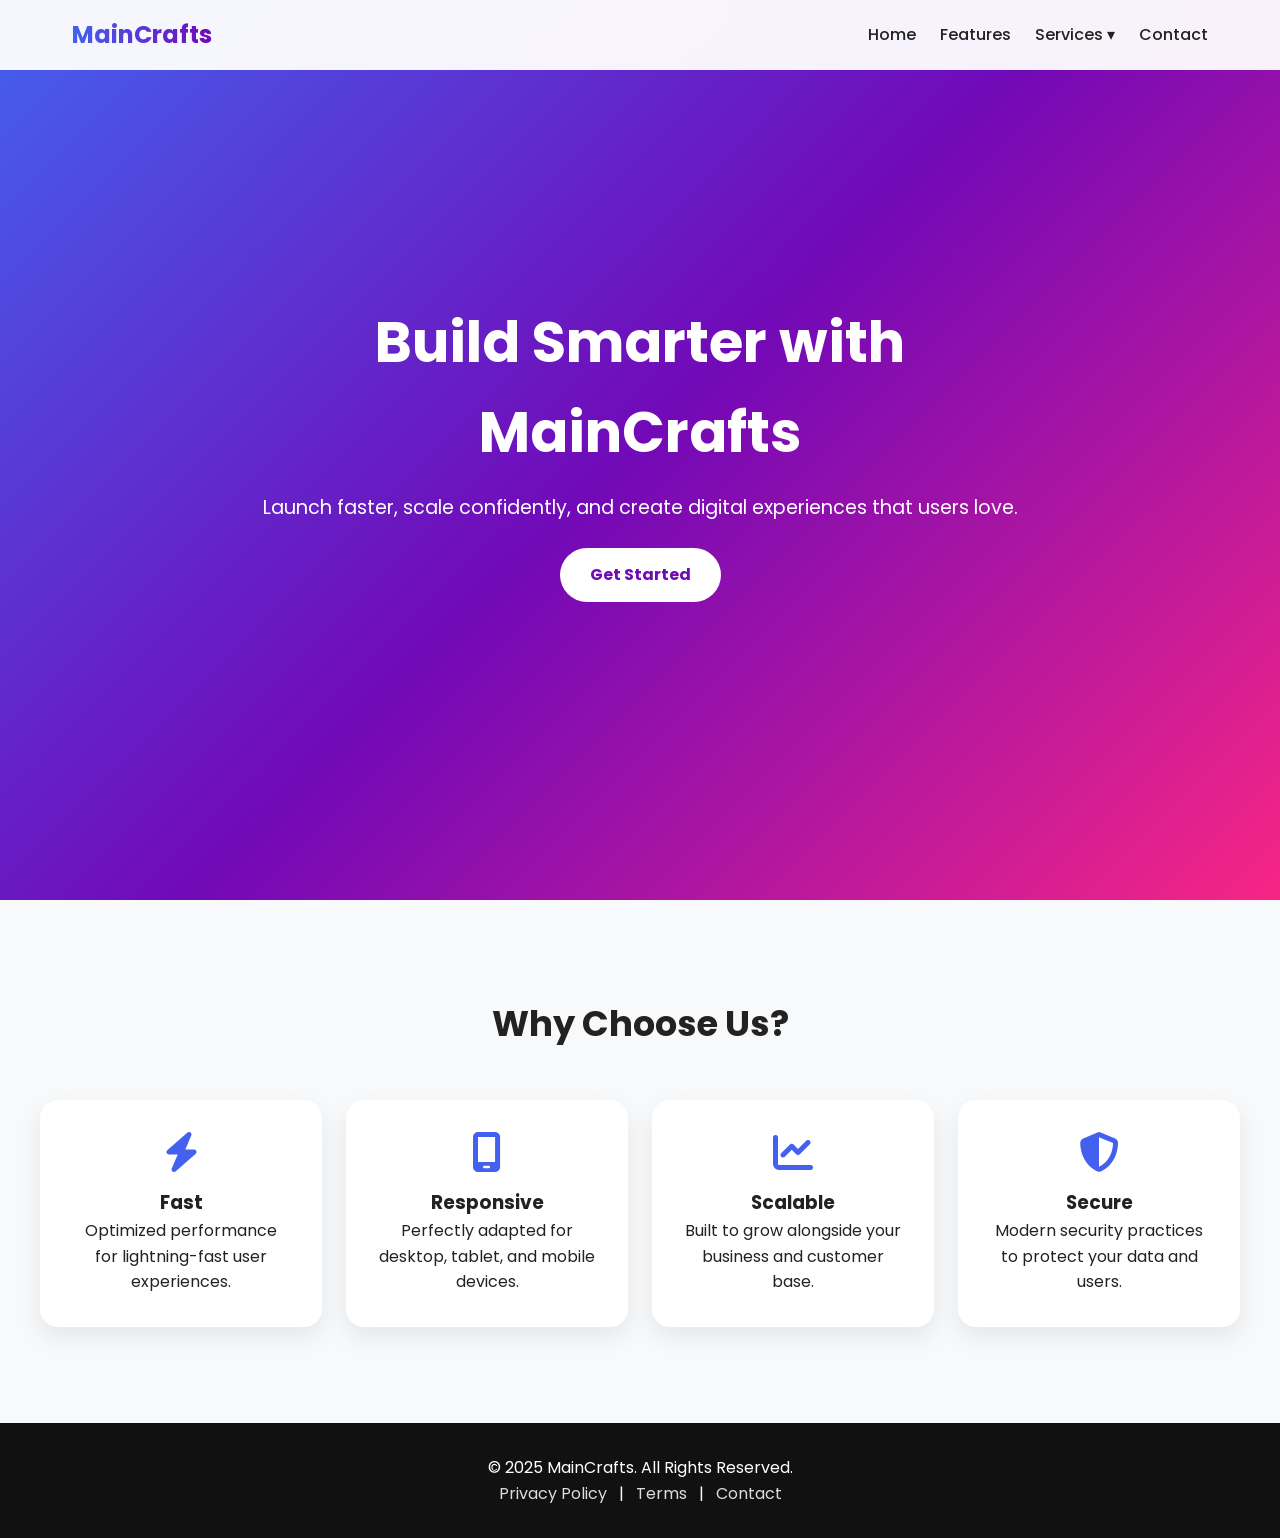
==== index.html @ cd6f4a7d "Add files via upload" ====
<!DOCTYPE html>
<html lang="en">
<head>
<meta charset="UTF-8">
<meta name="viewport" content="width=device-width, initial-scale=1.0">
<title>MainCrafts - Build Smarter</title>
<link rel="preconnect" href="https://fonts.googleapis.com">
<link rel="preconnect" href="https://fonts.gstatic.com" crossorigin>
<link href="https://fonts.googleapis.com/css2?family=Poppins:wght@300;400;600;700&display=swap" rel="stylesheet">
<link rel="stylesheet" href="https://cdnjs.cloudflare.com/ajax/libs/font-awesome/6.5.2/css/all.min.css">
<style>
*{margin:0;padding:0;box-sizing:border-box}
body{font-family:'Poppins',sans-serif;line-height:1.6;color:#222}
header{position:fixed;top:0;width:100%;background:rgba(255,255,255,.95);backdrop-filter:blur(8px);z-index:1000}
.navbar{max-width:1200px;margin:auto;display:flex;justify-content:space-between;align-items:center;padding:1rem 2rem}
.logo{font-size:1.5rem;font-weight:700;background:linear-gradient(90deg,#4361ee,#7209b7);-webkit-background-clip:text;color:transparent}
.nav-links{display:flex;list-style:none;gap:1.5rem}
.nav-links a{text-decoration:none;color:#222;font-weight:500}
.dropdown{position:relative}
.dropdown-menu{display:none;position:absolute;top:100%;left:0;background:#fff;min-width:180px;border-radius:10px;box-shadow:0 10px 20px rgba(0,0,0,.1)}
.dropdown-menu a{display:block;padding:.8rem 1rem}
.dropdown:hover .dropdown-menu{display:block}
.hero{min-height:100vh;display:flex;align-items:center;justify-content:center;text-align:center;padding:2rem;background:linear-gradient(135deg,#4361ee,#7209b7,#f72585);color:white}
.hero-content{max-width:800px}
.hero h1{font-size:3.5rem;margin-bottom:1rem}
.hero p{font-size:1.2rem;margin-bottom:1.5rem}
.btn{display:inline-block;padding:14px 30px;background:white;color:#7209b7;text-decoration:none;border-radius:30px;font-weight:700;transition:.3s}
.btn:hover{transform:translateY(-3px)}
.features{padding:6rem 2rem;background:#f8f9fa}
.section-title{text-align:center;margin-bottom:3rem;font-size:2.2rem}
.grid{max-width:1200px;margin:auto;display:grid;grid-template-columns:repeat(auto-fit,minmax(250px,1fr));gap:1.5rem}
.card{background:white;padding:2rem;border-radius:18px;text-align:center;box-shadow:0 10px 25px rgba(0,0,0,.08);transition:.3s}
.card:hover{transform:translateY(-8px)}
.card i{font-size:2.5rem;margin-bottom:1rem;color:#4361ee}
footer{background:#111;color:white;text-align:center;padding:2rem}
footer a{color:#ddd;text-decoration:none;margin:0 .5rem}
.menu-toggle{display:none}
@media(max-width:768px){
.menu-toggle{display:block;font-size:1.5rem;cursor:pointer}
.nav-links{display:none;position:absolute;top:70px;left:0;width:100%;background:white;flex-direction:column;padding:1rem}
.nav-links.active{display:flex}
.hero h1{font-size:2.4rem}
}
</style>
</head>
<body>
<header>
<nav class="navbar">
<div class="logo">MainCrafts</div>
<div class="menu-toggle" onclick="toggleMenu()">☰</div>
<ul class="nav-links" id="navLinks">
<li><a href="#home">Home</a></li>
<li><a href="#features">Features</a></li>
<li class="dropdown">
<a href="#">Services ▾</a>
<div class="dropdown-menu">
<a href="#">Web Design</a>
<a href="#">App Development</a>
<a href="#">Cloud Solutions</a>
</div>
</li>
<li><a href="#contact">Contact</a></li>
</ul>
</nav>
</header>

<section class="hero" id="home">
<div class="hero-content">
<h1>Build Smarter with MainCrafts</h1>
<p>Launch faster, scale confidently, and create digital experiences that users love.</p>
<a href="#features" class="btn">Get Started</a>
</div>
</section>

<section class="features" id="features">
<h2 class="section-title">Why Choose Us?</h2>
<div class="grid">
<div class="card">
<i class="fas fa-bolt"></i>
<h3>Fast</h3>
<p>Optimized performance for lightning-fast user experiences.</p>
</div>
<div class="card">
<i class="fas fa-mobile-screen"></i>
<h3>Responsive</h3>
<p>Perfectly adapted for desktop, tablet, and mobile devices.</p>
</div>
<div class="card">
<i class="fas fa-chart-line"></i>
<h3>Scalable</h3>
<p>Built to grow alongside your business and customer base.</p>
</div>
<div class="card">
<i class="fas fa-shield-halved"></i>
<h3>Secure</h3>
<p>Modern security practices to protect your data and users.</p>
</div>
</div>
</section>

<footer id="contact">
<p>© 2025 MainCrafts. All Rights Reserved.</p>
<p><a href="#">Privacy Policy</a> | <a href="#">Terms</a> | <a href="#">Contact</a></p>
</footer>

<script>
function toggleMenu(){
document.getElementById('navLinks').classList.toggle('active');
}
</script>
</body>
</html>
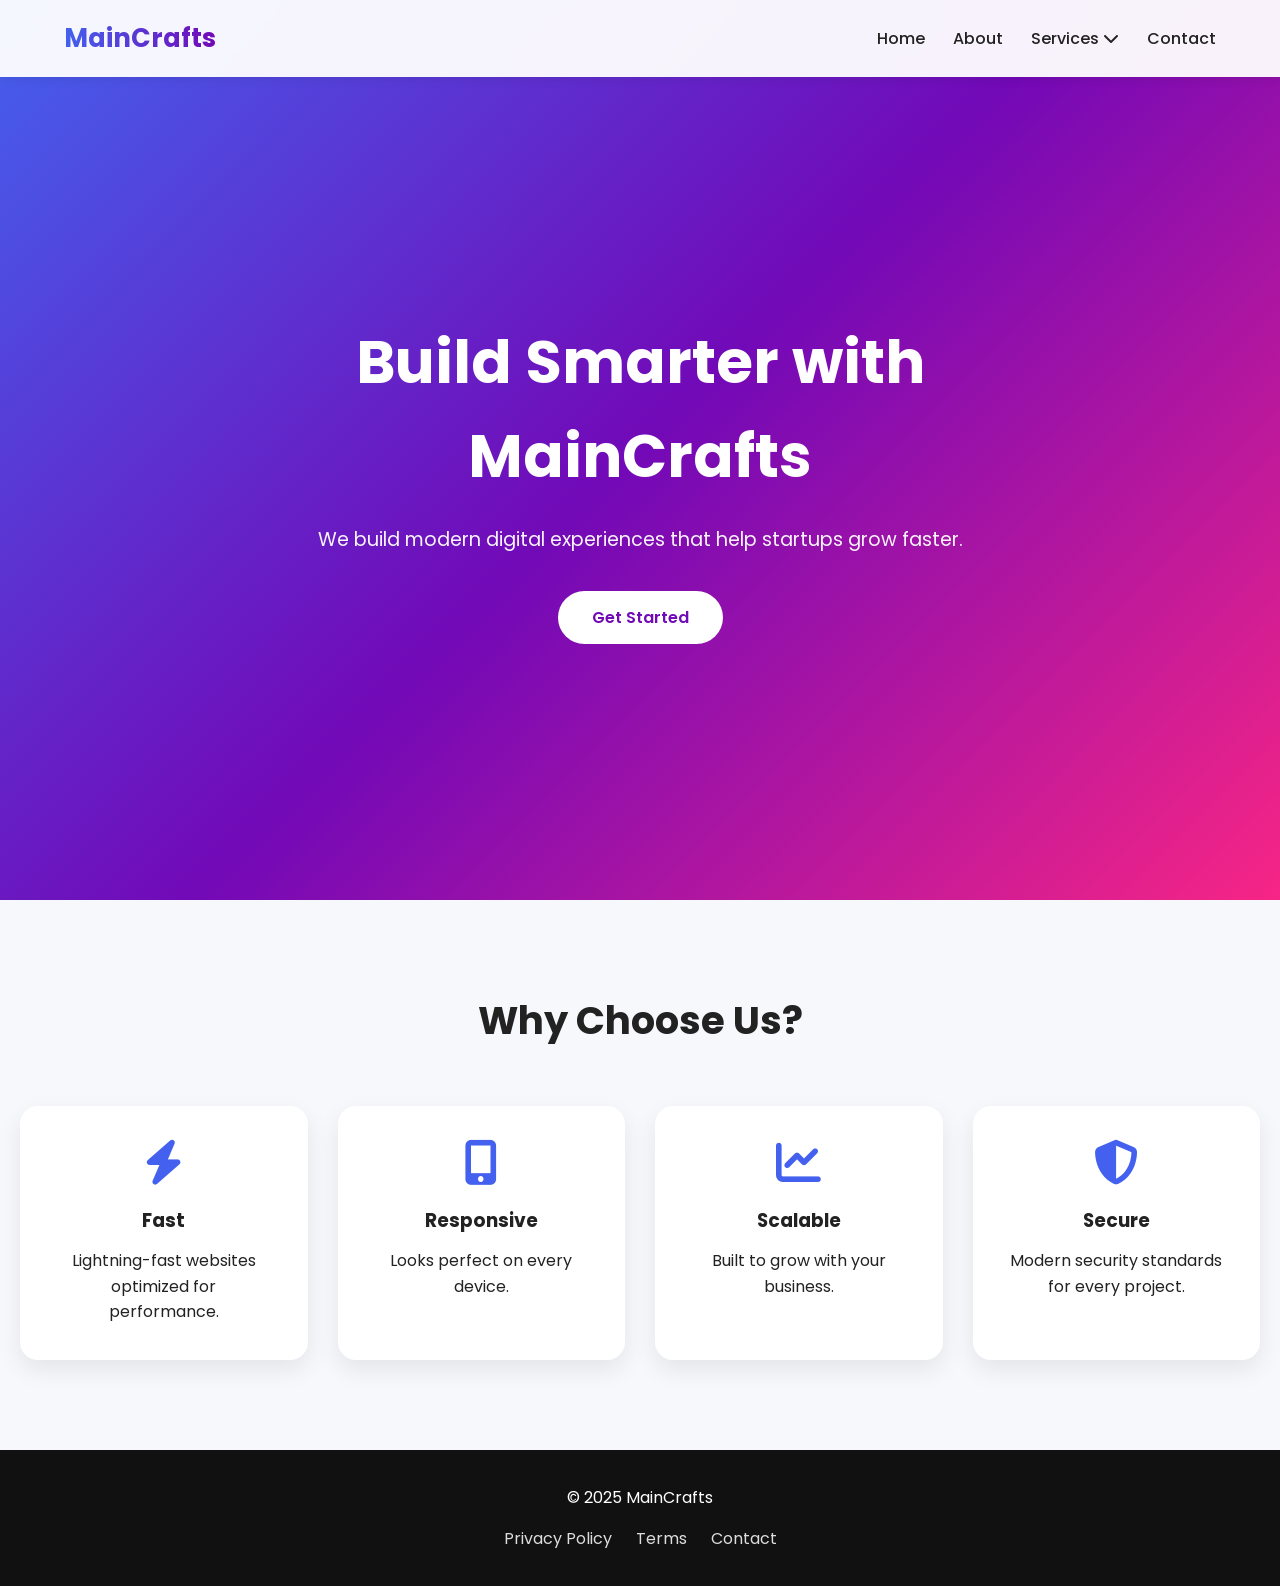
==== commit 03b2143f: "Complete Task 2 - Multi-page responsive website" ====
--- a/index.html
+++ b/index.html
@@ -1,112 +1,149 @@
 <!DOCTYPE html>
 <html lang="en">
 <head>
-<meta charset="UTF-8">
-<meta name="viewport" content="width=device-width, initial-scale=1.0">
-<title>MainCrafts - Build Smarter</title>
-<link rel="preconnect" href="https://fonts.googleapis.com">
-<link rel="preconnect" href="https://fonts.gstatic.com" crossorigin>
-<link href="https://fonts.googleapis.com/css2?family=Poppins:wght@300;400;600;700&display=swap" rel="stylesheet">
-<link rel="stylesheet" href="https://cdnjs.cloudflare.com/ajax/libs/font-awesome/6.5.2/css/all.min.css">
-<style>
-*{margin:0;padding:0;box-sizing:border-box}
-body{font-family:'Poppins',sans-serif;line-height:1.6;color:#222}
-header{position:fixed;top:0;width:100%;background:rgba(255,255,255,.95);backdrop-filter:blur(8px);z-index:1000}
-.navbar{max-width:1200px;margin:auto;display:flex;justify-content:space-between;align-items:center;padding:1rem 2rem}
-.logo{font-size:1.5rem;font-weight:700;background:linear-gradient(90deg,#4361ee,#7209b7);-webkit-background-clip:text;color:transparent}
-.nav-links{display:flex;list-style:none;gap:1.5rem}
-.nav-links a{text-decoration:none;color:#222;font-weight:500}
-.dropdown{position:relative}
-.dropdown-menu{display:none;position:absolute;top:100%;left:0;background:#fff;min-width:180px;border-radius:10px;box-shadow:0 10px 20px rgba(0,0,0,.1)}
-.dropdown-menu a{display:block;padding:.8rem 1rem}
-.dropdown:hover .dropdown-menu{display:block}
-.hero{min-height:100vh;display:flex;align-items:center;justify-content:center;text-align:center;padding:2rem;background:linear-gradient(135deg,#4361ee,#7209b7,#f72585);color:white}
-.hero-content{max-width:800px}
-.hero h1{font-size:3.5rem;margin-bottom:1rem}
-.hero p{font-size:1.2rem;margin-bottom:1.5rem}
-.btn{display:inline-block;padding:14px 30px;background:white;color:#7209b7;text-decoration:none;border-radius:30px;font-weight:700;transition:.3s}
-.btn:hover{transform:translateY(-3px)}
-.features{padding:6rem 2rem;background:#f8f9fa}
-.section-title{text-align:center;margin-bottom:3rem;font-size:2.2rem}
-.grid{max-width:1200px;margin:auto;display:grid;grid-template-columns:repeat(auto-fit,minmax(250px,1fr));gap:1.5rem}
-.card{background:white;padding:2rem;border-radius:18px;text-align:center;box-shadow:0 10px 25px rgba(0,0,0,.08);transition:.3s}
-.card:hover{transform:translateY(-8px)}
-.card i{font-size:2.5rem;margin-bottom:1rem;color:#4361ee}
-footer{background:#111;color:white;text-align:center;padding:2rem}
-footer a{color:#ddd;text-decoration:none;margin:0 .5rem}
-.menu-toggle{display:none}
-@media(max-width:768px){
-.menu-toggle{display:block;font-size:1.5rem;cursor:pointer}
-.nav-links{display:none;position:absolute;top:70px;left:0;width:100%;background:white;flex-direction:column;padding:1rem}
-.nav-links.active{display:flex}
-.hero h1{font-size:2.4rem}
-}
-</style>
+    <meta charset="UTF-8">
+    <meta name="viewport" content="width=device-width, initial-scale=1.0">
+
+    <title>MainCrafts | Home</title>
+
+    <link rel="stylesheet" href="css/style.css">
+
+    <link rel="preconnect" href="https://fonts.googleapis.com">
+    <link href="https://fonts.googleapis.com/css2?family=Poppins:wght@300;400;600;700&display=swap" rel="stylesheet">
+
+    <link rel="stylesheet"
+href="https://cdnjs.cloudflare.com/ajax/libs/font-awesome/6.5.2/css/all.min.css">
+
 </head>
 <body>
+
 <header>
+
 <nav class="navbar">
-<div class="logo">MainCrafts</div>
-<div class="menu-toggle" onclick="toggleMenu()">☰</div>
-<ul class="nav-links" id="navLinks">
-<li><a href="#home">Home</a></li>
-<li><a href="#features">Features</a></li>
+
+<div class="logo">
+MainCrafts
+</div>
+
+<div class="menu-toggle" id="menu-toggle">
+<i class="fas fa-bars"></i>
+</div>
+
+<ul class="nav-links" id="nav-links">
+
+<li><a href="index.html">Home</a></li>
+
+<li><a href="about.html">About</a></li>
+
 <li class="dropdown">
-<a href="#">Services ▾</a>
-<div class="dropdown-menu">
-<a href="#">Web Design</a>
-<a href="#">App Development</a>
-<a href="#">Cloud Solutions</a>
-</div>
+
+<a href="#">Services <i class="fas fa-chevron-down"></i></a>
+
+<ul class="dropdown-menu">
+
+<li><a href="#">Web Development</a></li>
+
+<li><a href="#">App Development</a></li>
+
+<li><a href="#">UI/UX Design</a></li>
+
+</ul>
+
 </li>
-<li><a href="#contact">Contact</a></li>
+
+<li><a href="contact.html">Contact</a></li>
+
 </ul>
+
 </nav>
+
 </header>
 
-<section class="hero" id="home">
+<section class="hero">
+
 <div class="hero-content">
+
 <h1>Build Smarter with MainCrafts</h1>
-<p>Launch faster, scale confidently, and create digital experiences that users love.</p>
-<a href="#features" class="btn">Get Started</a>
+
+<p>
+We build modern digital experiences that help startups grow faster.
+</p>
+
+<a href="contact.html" class="btn">
+Get Started
+</a>
+
 </div>
+
 </section>
 
-<section class="features" id="features">
-<h2 class="section-title">Why Choose Us?</h2>
+<section class="features">
+
+<h2>Why Choose Us?</h2>
+
 <div class="grid">
+
 <div class="card">
+
 <i class="fas fa-bolt"></i>
+
 <h3>Fast</h3>
-<p>Optimized performance for lightning-fast user experiences.</p>
+
+<p>Lightning-fast websites optimized for performance.</p>
+
 </div>
+
 <div class="card">
-<i class="fas fa-mobile-screen"></i>
+
+<i class="fas fa-mobile-screen-button"></i>
+
 <h3>Responsive</h3>
-<p>Perfectly adapted for desktop, tablet, and mobile devices.</p>
+
+<p>Looks perfect on every device.</p>
+
 </div>
+
 <div class="card">
+
 <i class="fas fa-chart-line"></i>
+
 <h3>Scalable</h3>
-<p>Built to grow alongside your business and customer base.</p>
+
+<p>Built to grow with your business.</p>
+
 </div>
+
 <div class="card">
+
 <i class="fas fa-shield-halved"></i>
+
 <h3>Secure</h3>
-<p>Modern security practices to protect your data and users.</p>
+
+<p>Modern security standards for every project.</p>
+
 </div>
+
 </div>
+
 </section>
 
-<footer id="contact">
-<p>© 2025 MainCrafts. All Rights Reserved.</p>
-<p><a href="#">Privacy Policy</a> | <a href="#">Terms</a> | <a href="#">Contact</a></p>
+<footer>
+
+<p>© 2025 MainCrafts</p>
+
+<div>
+
+<a href="#">Privacy Policy</a>
+
+<a href="#">Terms</a>
+
+<a href="contact.html">Contact</a>
+
+</div>
+
 </footer>
 
-<script>
-function toggleMenu(){
-document.getElementById('navLinks').classList.toggle('active');
-}
-</script>
+<script src="js/script.js"></script>
+
 </body>
 </html>
--- a/css/style.css
+++ b/css/style.css
@@ -0,0 +1,608 @@
+/* ===========================
+   GOOGLE FONT & RESET
+=========================== */
+
+*{
+    margin:0;
+    padding:0;
+    box-sizing:border-box;
+}
+
+html{
+    scroll-behavior:smooth;
+}
+
+body{
+    font-family:'Poppins',sans-serif;
+    color:#222;
+    background:#ffffff;
+    line-height:1.6;
+}
+
+a{
+    text-decoration:none;
+    color:inherit;
+}
+
+ul{
+    list-style:none;
+}
+
+img{
+    max-width:100%;
+    display:block;
+}
+
+.container{
+    width:90%;
+    max-width:1200px;
+    margin:auto;
+}
+
+/* ===========================
+   NAVBAR
+=========================== */
+
+header{
+    position:fixed;
+    top:0;
+    width:100%;
+    background:rgba(255,255,255,.95);
+    backdrop-filter:blur(10px);
+    box-shadow:0 2px 10px rgba(0,0,0,.08);
+    z-index:1000;
+}
+
+.navbar{
+    width:90%;
+    max-width:1200px;
+    margin:auto;
+    display:flex;
+    justify-content:space-between;
+    align-items:center;
+    padding:18px 0;
+}
+
+.logo{
+    font-size:1.6rem;
+    font-weight:700;
+    background:linear-gradient(90deg,#4361ee,#7209b7);
+    -webkit-background-clip:text;
+    color:transparent;
+}
+
+.nav-links{
+    display:flex;
+    align-items:center;
+    gap:28px;
+}
+
+.nav-links li{
+    position:relative;
+}
+
+.nav-links a{
+    font-weight:500;
+    transition:.3s;
+}
+
+.nav-links a:hover{
+    color:#7209b7;
+}
+
+/* ===========================
+   DROPDOWN
+=========================== */
+
+.dropdown-menu{
+    position:absolute;
+    top:35px;
+    left:0;
+
+    min-width:200px;
+
+    background:#fff;
+
+    border-radius:12px;
+
+    box-shadow:0 12px 30px rgba(0,0,0,.1);
+
+    opacity:0;
+    visibility:hidden;
+
+    transform:translateY(15px);
+
+    transition:.35s;
+}
+
+.dropdown:hover .dropdown-menu{
+
+    opacity:1;
+
+    visibility:visible;
+
+    transform:translateY(0);
+
+}
+
+.dropdown-menu li{
+
+    padding:14px 18px;
+
+}
+
+.dropdown-menu li:hover{
+
+    background:#f5f5f5;
+
+}
+
+/* ===========================
+   MOBILE MENU
+=========================== */
+
+.menu-toggle{
+
+    display:none;
+
+    font-size:1.6rem;
+
+    cursor:pointer;
+
+}
+
+/* ===========================
+   HERO
+=========================== */
+
+.hero{
+
+    min-height:100vh;
+
+    display:flex;
+
+    justify-content:center;
+
+    align-items:center;
+
+    text-align:center;
+
+    padding:120px 20px 60px;
+
+    color:white;
+
+    background:linear-gradient(135deg,#4361ee,#7209b7,#f72585);
+
+}
+
+.hero-content{
+
+    max-width:800px;
+
+}
+
+.hero h1{
+
+    font-size:3.7rem;
+
+    margin-bottom:20px;
+
+}
+
+.hero p{
+
+    font-size:1.2rem;
+
+    margin-bottom:35px;
+
+    opacity:.95;
+
+}
+
+/* ===========================
+   BUTTON
+=========================== */
+
+.btn{
+
+    display:inline-block;
+
+    background:white;
+
+    color:#7209b7;
+
+    padding:14px 34px;
+
+    border-radius:40px;
+
+    font-weight:600;
+
+    transition:.35s;
+
+}
+
+.btn:hover{
+
+    transform:translateY(-4px);
+
+    box-shadow:0 12px 25px rgba(0,0,0,.15);
+
+}
+
+/* ===========================
+   FEATURES
+=========================== */
+
+.features{
+
+    padding:90px 20px;
+
+    background:#f7f8fc;
+
+}
+
+.features h2{
+
+    text-align:center;
+
+    font-size:2.4rem;
+
+    margin-bottom:55px;
+
+}
+
+.grid{
+
+    display:grid;
+
+    grid-template-columns:repeat(auto-fit,minmax(260px,1fr));
+
+    gap:30px;
+
+}
+
+.card{
+
+    background:white;
+
+    padding:35px;
+
+    text-align:center;
+
+    border-radius:18px;
+
+    box-shadow:0 10px 25px rgba(0,0,0,.08);
+
+    transition:.35s;
+
+}
+
+.card:hover{
+
+    transform:translateY(-10px);
+
+}
+
+.card i{
+
+    font-size:2.8rem;
+
+    color:#4361ee;
+
+    margin-bottom:20px;
+
+}
+
+.card h3{
+
+    margin-bottom:12px;
+
+}
+
+/* ===========================
+   COMMON PAGE HEADER
+=========================== */
+
+.page-banner{
+
+    height:320px;
+
+    display:flex;
+
+    justify-content:center;
+
+    align-items:center;
+
+    background:linear-gradient(135deg,#4361ee,#7209b7);
+
+    color:white;
+
+    margin-top:70px;
+
+}
+
+.page-banner h1{
+
+    font-size:3rem;
+
+}
+
+/* ===========================
+   ABOUT SECTION
+=========================== */
+
+.about-section{
+
+    padding:80px 20px;
+
+}
+
+.about-section .content{
+
+    max-width:900px;
+
+    margin:auto;
+
+    text-align:center;
+
+}
+
+.about-section h2{
+
+    margin-bottom:20px;
+
+    color:#7209b7;
+
+}
+
+.about-section p{
+
+    margin-bottom:18px;
+
+}
+
+/* ===========================
+   STATS
+=========================== */
+
+.stats{
+
+    padding:80px 20px;
+
+    background:#f8f8f8;
+
+}
+
+.stats-grid{
+
+    display:grid;
+
+    grid-template-columns:repeat(auto-fit,minmax(220px,1fr));
+
+    gap:30px;
+
+}
+
+.stat{
+
+    background:white;
+
+    border-radius:15px;
+
+    text-align:center;
+
+    padding:40px;
+
+    box-shadow:0 10px 25px rgba(0,0,0,.08);
+
+}
+
+.stat h2{
+
+    color:#4361ee;
+
+    font-size:2.8rem;
+
+}
+
+/* ===========================
+   CONTACT
+=========================== */
+
+.contact{
+
+    padding:90px 20px;
+
+}
+
+.contact-wrapper{
+
+    display:grid;
+
+    grid-template-columns:1fr 1fr;
+
+    gap:50px;
+
+    align-items:start;
+
+}
+
+.contact-info h2{
+
+    margin-bottom:20px;
+
+}
+
+.contact-info p{
+
+    margin-bottom:18px;
+
+}
+
+.contact-form{
+
+    background:white;
+
+    padding:35px;
+
+    border-radius:18px;
+
+    box-shadow:0 12px 25px rgba(0,0,0,.08);
+
+}
+
+.contact-form input,
+
+.contact-form textarea{
+
+    width:100%;
+
+    padding:14px;
+
+    margin-bottom:18px;
+
+    border:1px solid #ddd;
+
+    border-radius:10px;
+
+    font-size:15px;
+
+    outline:none;
+
+}
+
+.contact-form textarea{
+
+    resize:vertical;
+
+    min-height:160px;
+
+}
+
+.contact-form button{
+
+    border:none;
+
+    cursor:pointer;
+
+}
+
+/* ===========================
+   FOOTER
+=========================== */
+
+footer{
+
+    background:#111;
+
+    color:white;
+
+    text-align:center;
+
+    padding:35px 20px;
+
+}
+
+footer div{
+
+    margin-top:15px;
+
+}
+
+footer a{
+
+    margin:0 10px;
+
+    color:#ddd;
+
+}
+
+footer a:hover{
+
+    color:white;
+
+}
+
+/* ===========================
+   RESPONSIVE
+=========================== */
+
+@media(max-width:768px){
+
+.menu-toggle{
+
+    display:block;
+
+}
+
+.nav-links{
+
+    display:none;
+
+    position:absolute;
+
+    top:80px;
+
+    left:0;
+
+    width:100%;
+
+    flex-direction:column;
+
+    background:white;
+
+    padding:25px;
+
+    gap:18px;
+
+}
+
+.nav-links.active{
+
+    display:flex;
+
+}
+
+.hero h1{
+
+    font-size:2.5rem;
+
+}
+
+.page-banner h1{
+
+    font-size:2.2rem;
+
+}
+
+.contact-wrapper{
+
+    grid-template-columns:1fr;
+
+}
+
+.dropdown-menu{
+
+    position:static;
+
+    opacity:1;
+
+    visibility:visible;
+
+    display:none;
+
+    transform:none;
+
+    box-shadow:none;
+
+    margin-top:10px;
+
+}
+
+.dropdown:hover .dropdown-menu{
+
+    display:block;
+
+}
+
+}
